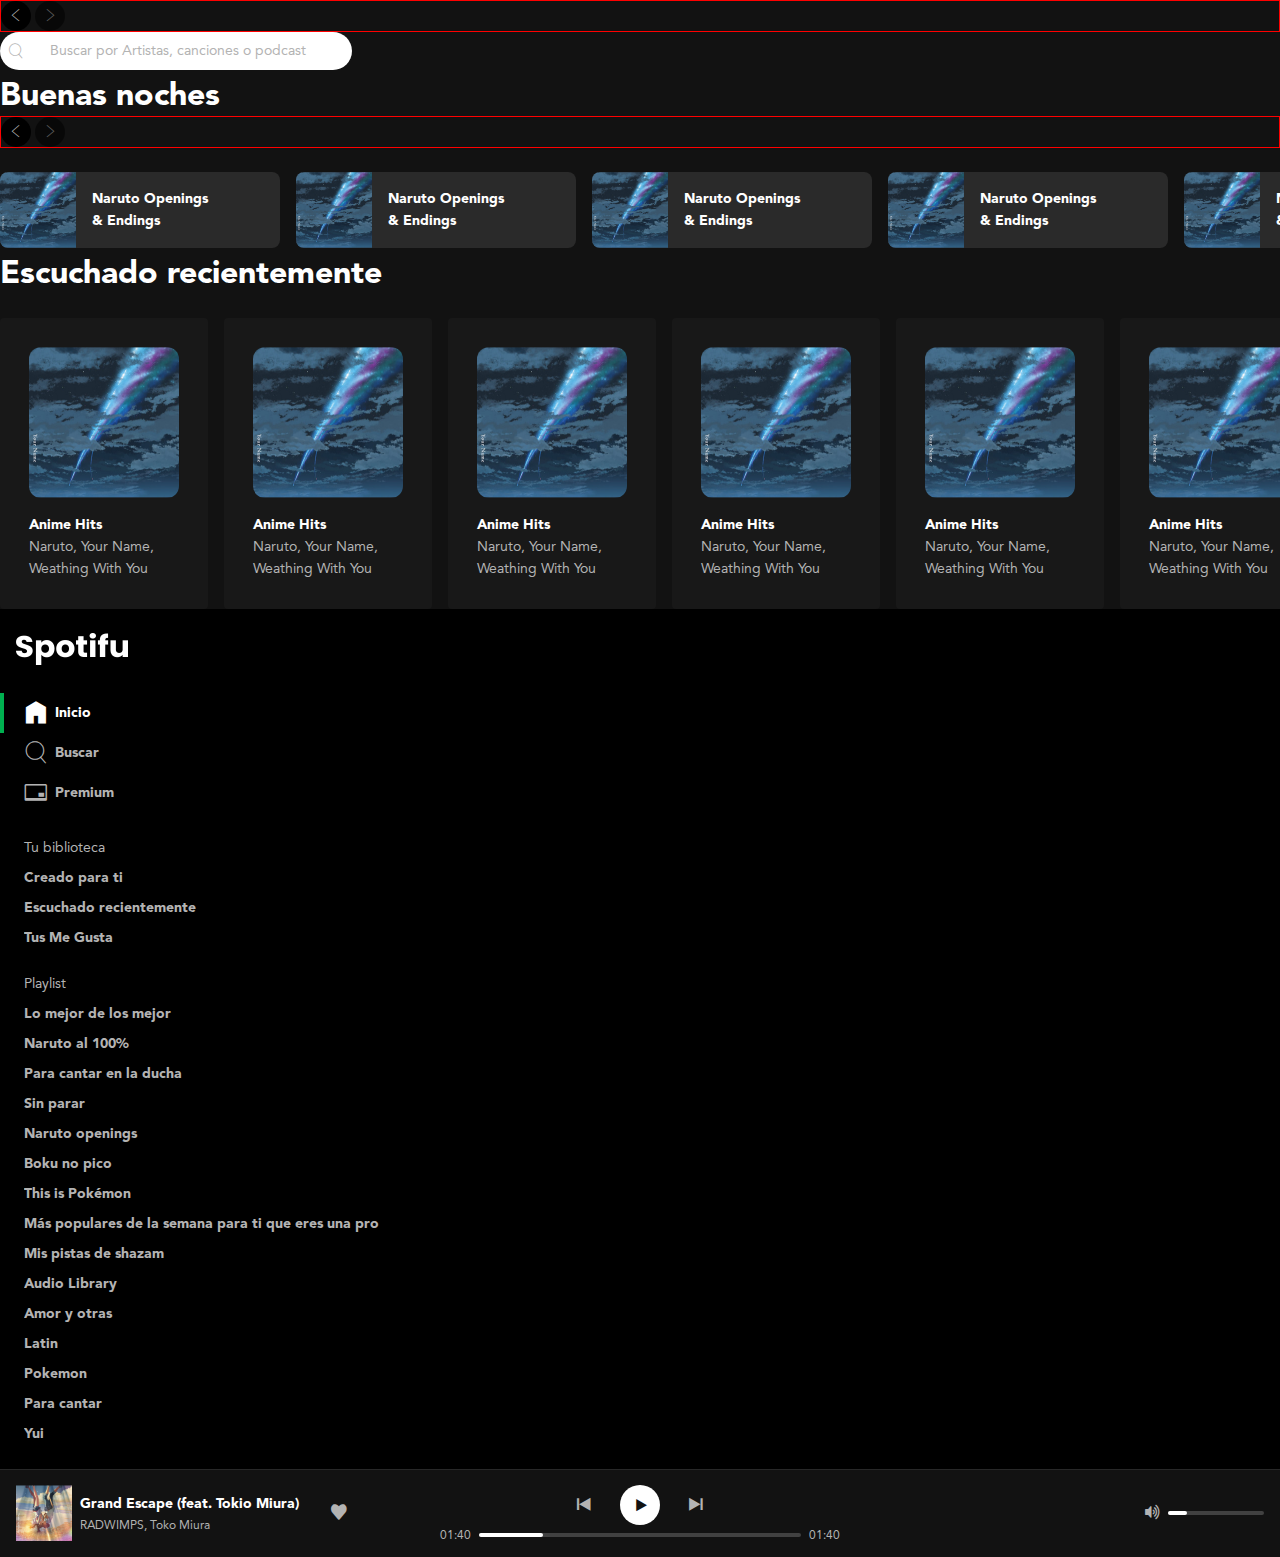
==== index.html @ fb8b2529 "Proyecto spotifu" ====
<!DOCTYPE html>
<html lang="es">
<head>
	<meta charset="UTF-8">
	<meta name="viewport" content="width=device-width, initial-scale=1.0">
	<link rel="stylesheet" href="./css/index.css">
	<title>Spotifu</title>
</head>
<body class="body">
	<div class="navigation">
		<button class="navigation-prev" aria-label="Volver" title="Volver">
			<i class="icon-arrowLeft" aria-hidden="true"></i>
		</button>
		<button class="navegation-next" disabled aria-label="Avanzar" title="Avanzar">
			<i class="icon-arrowRight" aria-hidden="true"></i>
		</button>
	</div>
	<form class="search" role="search" aria-label="Buscar por Artistas, canciones o podcast">
		<i class="icon-search" aria-hidden="true"></i>
		<input type="search" placeholder="Buscar por Artistas, canciones o podcast">
	</form>
	<section class="playlistList" aria-labelledby="region1">
		<div class="playlistList-top">
			<h2 class="playlistList-title" id="region1">
				Buenas noches
			</h2>

			<div class="navigation">
				<button class="navigation-prev" aria-label="Volver" title="Volver">
					<i class="icon-arrowLeft" aria-hidden="true"></i>
				</button>
				<button class="navegation-next" disabled aria-label="Avanzar" title="Avanzar">
					<i class="icon-arrowRight" aria-hidden="true"></i>
				</button>
			</div>
		</div>
		<div class="playlistList-container">
			<div class="playlistB">
				<div class="playlistB-cover">
					<img src="./images/anime-hits.png" width="76" height="76" alt="Cover de la playlist Anime Hits">
				</div>
				<div class="playlistB-details">
					<h3 class="playlistB-title">Naruto Openings & Endings</h3>
					<div class="playlistB-control">
						<button class="buttonIcon is-primary" title="Reproducir la lista de reproducción Naruto Openings & Endings" aria-label="Reproducir la lista de reproducción Naruto Openings & Endings">
							<i class="icon-play" aria-hidden="true"></i>
						</button>
					</div>
				</div>
			</div>
			<div class="playlistB">
				<div class="playlistB-cover">
					<img src="./images/anime-hits.png" width="76" height="76" alt="Cover de la playlist Anime Hits">
				</div>
				<div class="playlistB-details">
					<h3 class="playlistB-title">Naruto Openings & Endings</h3>
					<div class="playlistB-control">
						<button class="buttonIcon is-primary" title="Reproducir la lista de reproducción Naruto Openings & Endings" aria-label="Reproducir la lista de reproducción Naruto Openings & Endings">
							<i class="icon-play" aria-hidden="true"></i>
						</button>
					</div>
				</div>
			</div>
			<div class="playlistB">
				<div class="playlistB-cover">
					<img src="./images/anime-hits.png" width="76" height="76" alt="Cover de la playlist Anime Hits">
				</div>
				<div class="playlistB-details">
					<h3 class="playlistB-title">Naruto Openings & Endings</h3>
					<div class="playlistB-control">
						<button class="buttonIcon is-primary" title="Reproducir la lista de reproducción Naruto Openings & Endings" aria-label="Reproducir la lista de reproducción Naruto Openings & Endings">
							<i class="icon-play" aria-hidden="true"></i>
						</button>
					</div>
				</div>
			</div>
			<div class="playlistB">
				<div class="playlistB-cover">
					<img src="./images/anime-hits.png" width="76" height="76" alt="Cover de la playlist Anime Hits">
				</div>
				<div class="playlistB-details">
					<h3 class="playlistB-title">Naruto Openings & Endings</h3>
					<div class="playlistB-control">
						<button class="buttonIcon is-primary" title="Reproducir la lista de reproducción Naruto Openings & Endings" aria-label="Reproducir la lista de reproducción Naruto Openings & Endings">
							<i class="icon-play" aria-hidden="true"></i>
						</button>
					</div>
				</div>
			</div>
			<div class="playlistB">
				<div class="playlistB-cover">
					<img src="./images/anime-hits.png" width="76" height="76" alt="Cover de la playlist Anime Hits">
				</div>
				<div class="playlistB-details">
					<h3 class="playlistB-title">Naruto Openings & Endings</h3>
					<div class="playlistB-control">
						<button class="buttonIcon is-primary" title="Reproducir la lista de reproducción Naruto Openings & Endings" aria-label="Reproducir la lista de reproducción Naruto Openings & Endings">
							<i class="icon-play" aria-hidden="true"></i>
						</button>
					</div>
				</div>
			</div>
			<div class="playlistB">
				<div class="playlistB-cover">
					<img src="./images/anime-hits.png" width="76" height="76" alt="Cover de la playlist Anime Hits">
				</div>
				<div class="playlistB-details">
					<h3 class="playlistB-title">Naruto Openings & Endings</h3>
					<div class="playlistB-control">
						<button class="buttonIcon is-primary" title="Reproducir la lista de reproducción Naruto Openings & Endings" aria-label="Reproducir la lista de reproducción Naruto Openings & Endings">
							<i class="icon-play" aria-hidden="true"></i>
						</button>
					</div>
				</div>
			</div>
			<div class="playlistB">
				<div class="playlistB-cover">
					<img src="./images/anime-hits.png" width="76" height="76" alt="Cover de la playlist Anime Hits">
				</div>
				<div class="playlistB-details">
					<h3 class="playlistB-title">Naruto Openings & Endings</h3>
					<div class="playlistB-control">
						<button class="buttonIcon is-primary" title="Reproducir la lista de reproducción Naruto Openings & Endings" aria-label="Reproducir la lista de reproducción Naruto Openings & Endings">
							<i class="icon-play" aria-hidden="true"></i>
						</button>
					</div>
				</div>
			</div>
			<div class="playlistB">
				<div class="playlistB-cover">
					<img src="./images/anime-hits.png" width="76" height="76" alt="Cover de la playlist Anime Hits">
				</div>
				<div class="playlistB-details">
					<h3 class="playlistB-title">Naruto Openings & Endings</h3>
					<div class="playlistB-control">
						<button class="buttonIcon is-primary" title="Reproducir la lista de reproducción Naruto Openings & Endings" aria-label="Reproducir la lista de reproducción Naruto Openings & Endings">
							<i class="icon-play" aria-hidden="true"></i>
						</button>
					</div>
				</div>
			</div>
			<div class="playlistB">
				<div class="playlistB-cover">
					<img src="./images/anime-hits.png" width="76" height="76" alt="Cover de la playlist Anime Hits">
				</div>
				<div class="playlistB-details">
					<h3 class="playlistB-title">Naruto Openings & Endings</h3>
					<div class="playlistB-control">
						<button class="buttonIcon is-primary" title="Reproducir la lista de reproducción Naruto Openings & Endings" aria-label="Reproducir la lista de reproducción Naruto Openings & Endings">
							<i class="icon-play" aria-hidden="true"></i>
						</button>
					</div>
				</div>
			</div>
		</div>
	</section>


	<section class="playlistList" aria-labelledby="region2">
		<div class="playlistList-top">
			<h2 class="playlistList-title" id="region2">
				Escuchado recientemente
			</h2>
		</div>
		<div class="playlistList-container">
			<div class="playlistA">
				<div class="playlistA-cover">
					<img src="./images/anime-hits.png" width="150" height="150" alt="Cover de la playlist Anime Hits">
					<button class="buttonIcon is-primary" aria-label="Reproducir" title="Reproducir">
						<i class="icon-play" aria-hidden="true"></i>
					</button>
				</div>
				<h3 class="playlistA-title">Anime Hits</h3>
				<h4 class="playlistA-description">Naruto, Your Name, Weathing With You</h4>
			</div>
			<div class="playlistA">
				<div class="playlistA-cover">
					<img src="./images/anime-hits.png" width="150" height="150" alt="Cover de la playlist Anime Hits">
					<button class="buttonIcon is-primary" aria-label="Reproducir" title="Reproducir">
						<i class="icon-play" aria-hidden="true"></i>
					</button>
				</div>
				<h3 class="playlistA-title">Anime Hits</h3>
				<h4 class="playlistA-description">Naruto, Your Name, Weathing With You</h4>
			</div>
			<div class="playlistA">
				<div class="playlistA-cover">
					<img src="./images/anime-hits.png" width="150" height="150" alt="Cover de la playlist Anime Hits">
					<button class="buttonIcon is-primary" aria-label="Reproducir" title="Reproducir">
						<i class="icon-play" aria-hidden="true"></i>
					</button>
				</div>
				<h3 class="playlistA-title">Anime Hits</h3>
				<h4 class="playlistA-description">Naruto, Your Name, Weathing With You</h4>
			</div>
			<div class="playlistA">
				<div class="playlistA-cover">
					<img src="./images/anime-hits.png" width="150" height="150" alt="Cover de la playlist Anime Hits">
					<button class="buttonIcon is-primary" aria-label="Reproducir" title="Reproducir">
						<i class="icon-play" aria-hidden="true"></i>
					</button>
				</div>
				<h3 class="playlistA-title">Anime Hits</h3>
				<h4 class="playlistA-description">Naruto, Your Name, Weathing With You</h4>
			</div>
			<div class="playlistA">
				<div class="playlistA-cover">
					<img src="./images/anime-hits.png" width="150" height="150" alt="Cover de la playlist Anime Hits">
					<button class="buttonIcon is-primary" aria-label="Reproducir" title="Reproducir">
						<i class="icon-play" aria-hidden="true"></i>
					</button>
				</div>
				<h3 class="playlistA-title">Anime Hits</h3>
				<h4 class="playlistA-description">Naruto, Your Name, Weathing With You</h4>
			</div>
			<div class="playlistA">
				<div class="playlistA-cover">
					<img src="./images/anime-hits.png" width="150" height="150" alt="Cover de la playlist Anime Hits">
					<button class="buttonIcon is-primary" aria-label="Reproducir" title="Reproducir">
						<i class="icon-play" aria-hidden="true"></i>
					</button>
				</div>
				<h3 class="playlistA-title">Anime Hits</h3>
				<h4 class="playlistA-description">Naruto, Your Name, Weathing With You</h4>
			</div>
			<div class="playlistA">
				<div class="playlistA-cover">
					<img src="./images/anime-hits.png" width="150" height="150" alt="Cover de la playlist Anime Hits">
					<button class="buttonIcon is-primary" aria-label="Reproducir" title="Reproducir">
						<i class="icon-play" aria-hidden="true"></i>
					</button>
				</div>
				<h3 class="playlistA-title">Anime Hits</h3>
				<h4 class="playlistA-description">Naruto, Your Name, Weathing With You</h4>
			</div>
			<div class="playlistA">
				<div class="playlistA-cover">
					<img src="./images/anime-hits.png" width="150" height="150" alt="Cover de la playlist Anime Hits">
					<button class="buttonIcon is-primary" aria-label="Reproducir" title="Reproducir">
						<i class="icon-play" aria-hidden="true"></i>
					</button>
				</div>
				<h3 class="playlistA-title">Anime Hits</h3>
				<h4 class="playlistA-description">Naruto, Your Name, Weathing With You</h4>
			</div>
			<div class="playlistA">
				<div class="playlistA-cover">
					<img src="./images/anime-hits.png" width="150" height="150" alt="Cover de la playlist Anime Hits">
					<button class="buttonIcon is-primary" aria-label="Reproducir" title="Reproducir">
						<i class="icon-play" aria-hidden="true"></i>
					</button>
				</div>
				<h3 class="playlistA-title">Anime Hits</h3>
				<h4 class="playlistA-description">Naruto, Your Name, Weathing With You</h4>
			</div>
		</div>
	</section>

	<div class="sidebar">
		<header class="logo">
			<a href="/" aria-current="page">
				<img src="./images/spotifu-logo.png" class="logo-images" width="112" height="32" alt="Logo de Spotifu">
			</a>
		</header>
		<nav class="menu" aria-label="Principal">
			<ul class="menu-list">
				<li class="menuItem is-active">
					<a href="/" class="link" aria-current="page">
						<i class="icon-home" aria-hidden="true"></i>
						<span>Inicio</span>
					</a>
				</li>
				<li class="menuItem">
					<a href="/" class="link">
						<i class="icon-search" aria-hidden="true"></i>
						<span>Buscar</span>
					</a>
				</li>
				<li class="menuItem">
					<a href="/" class="link">
						<i class="icon-creditCard" aria-hidden="true"></i>
						<span>Premium</span>
					</a>
				</li>
			</ul>
		</nav>
		<nav class="list" aria-labelledby="library-navgation">
			<h2 class="list-title" id="library-navgation">Tu biblioteca</h2>
			<ul class="list-content">
				<li class="list-item">
					<span class="ellipsis">
						<a href="#" class="link">Creado para ti</a>
					</span>
				</li>
				<li class="list-item">
					<span class="ellipsis">
						<a href="#" class="link">Escuchado recientemente</a>
					</span>
				</li>
				<li class="list-item">
					<span class="ellipsis">
						<a href="#" class="link">Tus Me Gusta</a>
					</span>
				</li>
			</ul>
		</nav>
		<nav class="list" aria-labelledby="playlist-navgation">
			<h2 class="list-title" id="playlist-navgation">Playlist</h2>
			<ul class="list-content">
				<li class="list-item">
					<span class="ellipsis">
						<a href="#" class="link">Lo mejor de los mejor</a>
					</span>
				</li>
				<li class="list-item">
					<span class="ellipsis">
						<a href="#" class="link">Naruto al 100%</a>
					</span>
				</li>
				<li class="list-item">
					<span class="ellipsis">
						<a href="#" class="link">Para cantar en la ducha</a>
					</span>
				</li>
				<li class="list-item">
					<span class="ellipsis">
						<a href="#" class="link">Sin parar</a>
					</span>
				</li>
				<li class="list-item">
					<span class="ellipsis">
						<a href="#" class="link">Naruto openings</a>
					</span>
				</li>
				<li class="list-item">
					<span class="ellipsis">
						<a href="#" class="link">Boku no pico</a>
					</span>
				</li>
				<li class="list-item">
					<span class="ellipsis">
						<a href="#" class="link">This is Pokémon</a>
					</span>
				</li>
				<li class="list-item">
					<span class="ellipsis">
						<a href="#" class="link">Más populares de la semana para ti que eres una pro</a>
					</span>
				</li>
				<li class="list-item">
					<span class="ellipsis">
						<a href="#" class="link">Mis pistas de shazam</a>
					</span>
				</li>
				<li class="list-item">
					<span class="ellipsis">
						<a href="#" class="link">Audio Library</a>
					</span>
				</li>
				<li class="list-item">
					<span class="ellipsis">
						<a href="#" class="link">Amor y otras</a>
					</span>
				</li>
				<li class="list-item">
					<span class="ellipsis">
						<a href="#" class="link">Latin</a>
					</span>
				</li>
				<li class="list-item">
					<span class="ellipsis">
						<a href="#" class="link">Pokemon</a>
					</span>
				</li>
				<li class="list-item">
					<span class="ellipsis">
						<a href="#" class="link">Para cantar</a>
					</span>
				</li>
				<li class="list-item">
					<span class="ellipsis">
						<a href="#" class="link">Yui</a>
					</span>
				</li>
			</ul>
		</nav>
	</div>
	<div class="player">
		<div class="player-nowPlaying">
			<div class="nowPlaying">
				<div class="nowPlaying-cover">
					<img src="./images/grand-escape.png" width="56" height="56" alt="Portada de Grand Escape (feat. Tokio Miura) de RADWIMPS, Toko Miura" title="Portada de Grand Escape (feat. Tokio Miura) de RADWIMPS, Toko Miura">
				</div>
				<div class="nowPlaying-details">
					<div class="nowPlaying-description">
						<a href="#song" class="nowPlaying-title">
							Grand Escape (feat. Tokio Miura)
						</a>
						<a href="#RADWIMPS" class="nowPlaying-artist">
							RADWIMPS, Toko Miura
						</a>
					</div>
					<div class="nowPlaying-actions">
						<button class="player-control" role="switch" aria-label="Guardar en tu biblioteca" title="Guardar en tu biblioteca">
							<i class="icon-heart" aria-hidden="true"></i>
						</button>
					</div>
				</div>
			</div>
		</div>
		<div class="player-playerControls">
			<div class="playerControls">
				<div class="playerControls-buttons" aria-label="Controles de reproduccion">
					<button class="buttonIcon" aria-label="Anterior" title="Anterior">
						<i class="icon-prev"></i>
					</button>
					<button class="buttonIcon is-white" aria-label="Reproducir" title="Reproducir">
						<i class="icon-play"></i>
					</button>
					<button class="buttonIcon" aria-label="Siguente" title="Siguente">
						<i class="icon-next"></i>
					</button>
				</div>
				<div class="playerPlayback">
					<span class="playerPlayback-progressTime">01:40</span>
					<div class="playerPlayback-slider">
						<div class="slider">
							<div class="slider-progress">
								<button class="slider-button" aria-label="Controlar el progreso de la reproduccion"></button>
							</div>
						</div>
					</div>
					<span class="playerPlayback-progressTime">01:40</span>
				</div>
			</div>
		</div>
		<div class="player-playerVolume">
			<div class="playerVolume">
				<button class="player-control" aria-label="Silenciar" aria-describedby="volume-icon">
					<i class="icon-volumeUp" id="volume-icon" role="presentation" aria-label="Volumen alto"></i>
				</button>
				<div class="playerVolume-slider">
					<div class="slider">
						<div class="slider-progress">
							<button class="slider-button" aria-label="Controlar el progreso de la reproduccion"></button>
						</div>
					</div>
				</div>
			</div>
		</div>
	</div>
</body>
</html>
---- css/index.css ----
@import './icons.css';
@import './fonts.css';
@import './body.css';
@import './link.css';
@import './button-icon.css';
@import './sidebar.css';
@import './ellipsis.css';
@import './player.css';
@import './playlist-a.css';
@import './playlist-b.css';
@import './playlist-list.css';
@import './search.css';
@import './navigation.css';

:root {
	font-size: 16px;
	--primary: #00B050;
	--white: #FFFFFF;
	--gray10: #B3B3B3;
	--gray20: #737373;
	--gray30: #282828;
	--gray40: #181818;
	--gray50: #121212;
	--gray60: #000000;
	--basefontFamily: Avenir, Helvetica, sans-serif;
	--headline1: bold 2rem/normal var(--basefontFamily);
	--headline2: bold 1.5rem/1.75rem var(--basefontFamily);
	--baseFont: normal .875rem/1.375rem var(--basefontFamily);
	--baseFontBold: bold .875rem/1.375rem var(--basefontFamily);
	--button: bold .875rem/1rem var(--basefontFamily);
	--small: normal .75em/normal var(--basefontFamily);
}

body {
	margin: 0;
}
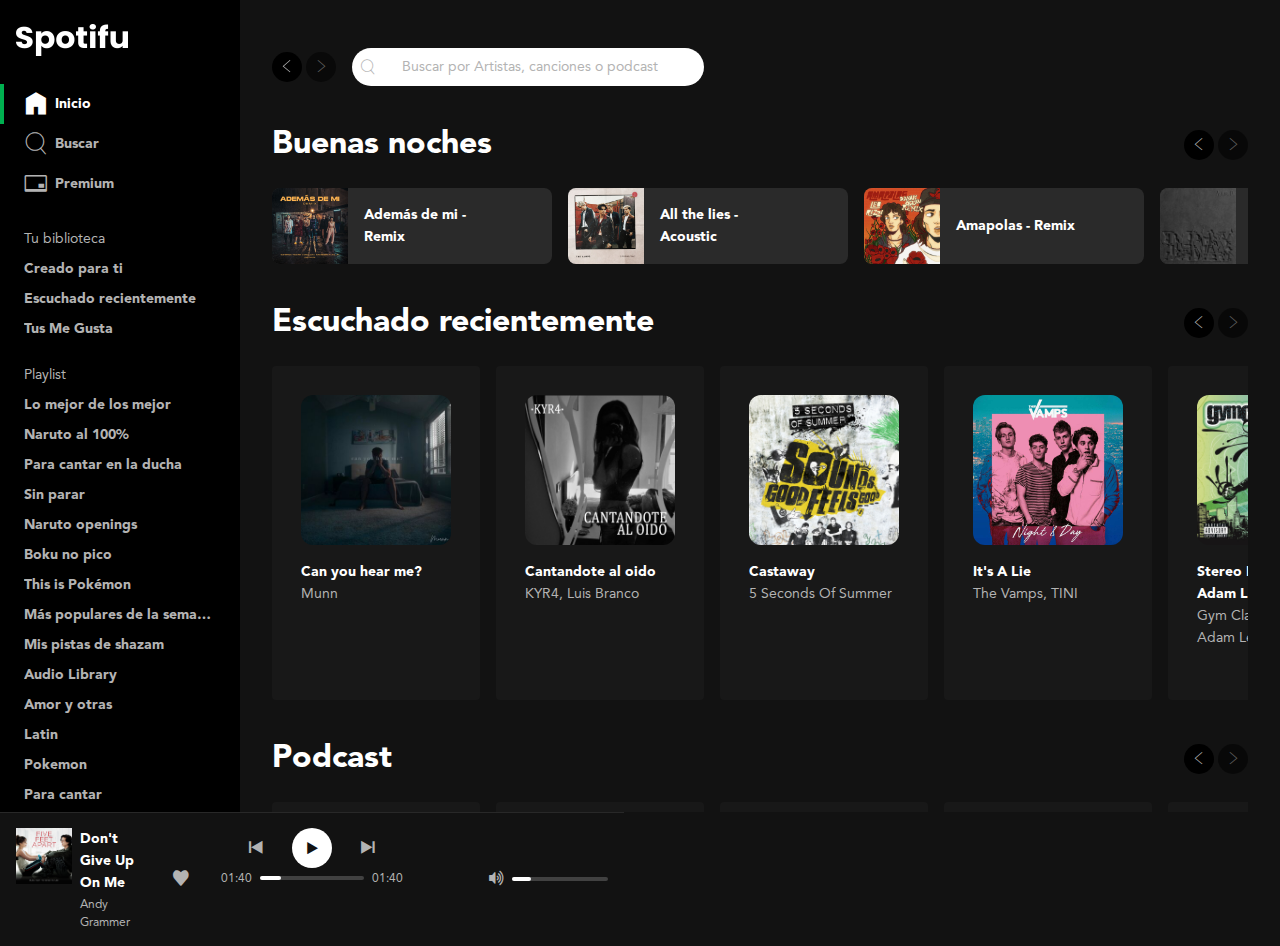
==== commit a63384b4: "Terminacion spotify" ====
--- a/index.html
+++ b/index.html
@@ -5,448 +5,1181 @@
 	<meta name="viewport" content="width=device-width, initial-scale=1.0">
 	<link rel="stylesheet" href="./css/index.css">
 	<title>Spotifu</title>
+	<link rel="apple-touch-icon" sizes="57x57" href="/favicon/apple-icon-57x57.png">
+	<link rel="apple-touch-icon" sizes="60x60" href="/favicon/apple-icon-60x60.png">
+	<link rel="apple-touch-icon" sizes="72x72" href="/favicon/apple-icon-72x72.png">
+	<link rel="apple-touch-icon" sizes="76x76" href="/favicon/apple-icon-76x76.png">
+	<link rel="apple-touch-icon" sizes="114x114" href="/favicon/apple-icon-114x114.png">
+	<link rel="apple-touch-icon" sizes="120x120" href="/favicon/apple-icon-120x120.png">
+	<link rel="apple-touch-icon" sizes="144x144" href="/favicon/apple-icon-144x144.png">
+	<link rel="apple-touch-icon" sizes="152x152" href="/favicon/apple-icon-152x152.png">
+	<link rel="apple-touch-icon" sizes="180x180" href="/favicon/apple-icon-180x180.png">
+	<link rel="icon" type="image/png" sizes="192x192"  href="/favicon/android-icon-192x192.png">
+	<link rel="icon" type="image/png" sizes="32x32" href="/favicon/favicon-32x32.png">
+	<link rel="icon" type="image/png" sizes="96x96" href="/favicon/favicon-96x96.png">
+	<link rel="icon" type="image/png" sizes="16x16" href="/favicon/favicon-16x16.png">
+	<link rel="manifest" href="/favicon/manifest.json">
+	<meta name="msapplication-TileColor" content="#ffffff">
+	<meta name="msapplication-TileImage" content="/ms-icon-144x144.png">
+	<meta name="theme-color" content="#ffffff">
 </head>
+
 <body class="body">
-	<div class="navigation">
-		<button class="navigation-prev" aria-label="Volver" title="Volver">
-			<i class="icon-arrowLeft" aria-hidden="true"></i>
-		</button>
-		<button class="navegation-next" disabled aria-label="Avanzar" title="Avanzar">
-			<i class="icon-arrowRight" aria-hidden="true"></i>
-		</button>
-	</div>
-	<form class="search" role="search" aria-label="Buscar por Artistas, canciones o podcast">
-		<i class="icon-search" aria-hidden="true"></i>
-		<input type="search" placeholder="Buscar por Artistas, canciones o podcast">
-	</form>
-	<section class="playlistList" aria-labelledby="region1">
-		<div class="playlistList-top">
-			<h2 class="playlistList-title" id="region1">
-				Buenas noches
-			</h2>
-
-			<div class="navigation">
-				<button class="navigation-prev" aria-label="Volver" title="Volver">
-					<i class="icon-arrowLeft" aria-hidden="true"></i>
-				</button>
-				<button class="navegation-next" disabled aria-label="Avanzar" title="Avanzar">
-					<i class="icon-arrowRight" aria-hidden="true"></i>
-				</button>
-			</div>
-		</div>
-		<div class="playlistList-container">
-			<div class="playlistB">
-				<div class="playlistB-cover">
-					<img src="./images/anime-hits.png" width="76" height="76" alt="Cover de la playlist Anime Hits">
-				</div>
-				<div class="playlistB-details">
-					<h3 class="playlistB-title">Naruto Openings & Endings</h3>
-					<div class="playlistB-control">
-						<button class="buttonIcon is-primary" title="Reproducir la lista de reproducción Naruto Openings & Endings" aria-label="Reproducir la lista de reproducción Naruto Openings & Endings">
-							<i class="icon-play" aria-hidden="true"></i>
-						</button>
-					</div>
+	<div class="layout">
+		<div class="layout-block">
+			<div class="layout-sidebar">
+				<div class="sidebar">
+					<header class="logo">
+						<a href="/" aria-current="page">
+							<img src="./images/spotifu-logo.png" class="logo-images" width="112" height="32" alt="Logo de Spotifu">
+						</a>
+					</header>
+					<nav class="menu" aria-label="Principal">
+						<ul class="menu-list">
+							<li class="menuItem is-active">
+								<a href="/" class="link" aria-current="page">
+									<i class="icon-home" aria-hidden="true"></i>
+									<span>Inicio</span>
+								</a>
+							</li>
+							<li class="menuItem">
+								<a href="/" class="link">
+									<i class="icon-search" aria-hidden="true"></i>
+									<span>Buscar</span>
+								</a>
+							</li>
+							<li class="menuItem">
+								<a href="/" class="link">
+									<i class="icon-creditCard" aria-hidden="true"></i>
+									<span>Premium</span>
+								</a>
+							</li>
+						</ul>
+					</nav>
+					<nav class="list" aria-labelledby="library-navgation">
+						<h2 class="list-title" id="library-navgation">Tu biblioteca</h2>
+						<ul class="list-content">
+							<li class="list-item">
+								<span class="ellipsis">
+									<a href="#" class="link">Creado para ti</a>
+								</span>
+							</li>
+							<li class="list-item">
+								<span class="ellipsis">
+									<a href="#" class="link">Escuchado recientemente</a>
+								</span>
+							</li>
+							<li class="list-item">
+								<span class="ellipsis">
+									<a href="#" class="link">Tus Me Gusta</a>
+								</span>
+							</li>
+						</ul>
+					</nav>
+					<nav class="list" aria-labelledby="playlist-navgation">
+						<h2 class="list-title" id="playlist-navgation">Playlist</h2>
+						<ul class="list-content">
+							<li class="list-item">
+								<span class="ellipsis">
+									<a href="#" class="link">Lo mejor de los mejor</a>
+								</span>
+							</li>
+							<li class="list-item">
+								<span class="ellipsis">
+									<a href="#" class="link">Naruto al 100%</a>
+								</span>
+							</li>
+							<li class="list-item">
+								<span class="ellipsis">
+									<a href="#" class="link">Para cantar en la ducha</a>
+								</span>
+							</li>
+							<li class="list-item">
+								<span class="ellipsis">
+									<a href="#" class="link">Sin parar</a>
+								</span>
+							</li>
+							<li class="list-item">
+								<span class="ellipsis">
+									<a href="#" class="link">Naruto openings</a>
+								</span>
+							</li>
+							<li class="list-item">
+								<span class="ellipsis">
+									<a href="#" class="link">Boku no pico</a>
+								</span>
+							</li>
+							<li class="list-item">
+								<span class="ellipsis">
+									<a href="#" class="link">This is Pokémon</a>
+								</span>
+							</li>
+							<li class="list-item">
+								<span class="ellipsis">
+									<a href="#" class="link">Más populares de la semana para ti que eres una pro</a>
+								</span>
+							</li>
+							<li class="list-item">
+								<span class="ellipsis">
+									<a href="#" class="link">Mis pistas de shazam</a>
+								</span>
+							</li>
+							<li class="list-item">
+								<span class="ellipsis">
+									<a href="#" class="link">Audio Library</a>
+								</span>
+							</li>
+							<li class="list-item">
+								<span class="ellipsis">
+									<a href="#" class="link">Amor y otras</a>
+								</span>
+							</li>
+							<li class="list-item">
+								<span class="ellipsis">
+									<a href="#" class="link">Latin</a>
+								</span>
+							</li>
+							<li class="list-item">
+								<span class="ellipsis">
+									<a href="#" class="link">Pokemon</a>
+								</span>
+							</li>
+							<li class="list-item">
+								<span class="ellipsis">
+									<a href="#" class="link">Para cantar</a>
+								</span>
+							</li>
+							<li class="list-item">
+								<span class="ellipsis">
+									<a href="#" class="link">Yui</a>
+								</span>
+							</li>
+						</ul>
+					</nav>
 				</div>
 			</div>
-			<div class="playlistB">
-				<div class="playlistB-cover">
-					<img src="./images/anime-hits.png" width="76" height="76" alt="Cover de la playlist Anime Hits">
-				</div>
-				<div class="playlistB-details">
-					<h3 class="playlistB-title">Naruto Openings & Endings</h3>
-					<div class="playlistB-control">
-						<button class="buttonIcon is-primary" title="Reproducir la lista de reproducción Naruto Openings & Endings" aria-label="Reproducir la lista de reproducción Naruto Openings & Endings">
-							<i class="icon-play" aria-hidden="true"></i>
-						</button>
+			<div class="layout-main">
+				<div class="page">
+					<div class="sticky">
+						<div class="page-block">
+							<header class="header" aria-label="Barra superior y menu del usuario">
+								<div class="navigation">
+									<button class="navigation-prev" aria-label="Volver" title="Volver">
+										<i class="icon-arrowLeft" aria-hidden="true"></i>
+									</button>
+									<button class="navegation-next" disabled aria-label="Avanzar" title="Avanzar">
+										<i class="icon-arrowRight" aria-hidden="true"></i>
+									</button>
+								</div>
+								<form class="search" role="search" aria-label="Buscar por Artistas, canciones o podcast">
+									<i class="icon-search" aria-hidden="true"></i>
+									<input type="search" placeholder="Buscar por Artistas, canciones o podcast">
+								</form>
+							</header>
+						</div>
 					</div>
-				</div>
-			</div>
-			<div class="playlistB">
-				<div class="playlistB-cover">
-					<img src="./images/anime-hits.png" width="76" height="76" alt="Cover de la playlist Anime Hits">
-				</div>
-				<div class="playlistB-details">
-					<h3 class="playlistB-title">Naruto Openings & Endings</h3>
-					<div class="playlistB-control">
-						<button class="buttonIcon is-primary" title="Reproducir la lista de reproducción Naruto Openings & Endings" aria-label="Reproducir la lista de reproducción Naruto Openings & Endings">
-							<i class="icon-play" aria-hidden="true"></i>
-						</button>
-					</div>
-				</div>
-			</div>
-			<div class="playlistB">
-				<div class="playlistB-cover">
-					<img src="./images/anime-hits.png" width="76" height="76" alt="Cover de la playlist Anime Hits">
-				</div>
-				<div class="playlistB-details">
-					<h3 class="playlistB-title">Naruto Openings & Endings</h3>
-					<div class="playlistB-control">
-						<button class="buttonIcon is-primary" title="Reproducir la lista de reproducción Naruto Openings & Endings" aria-label="Reproducir la lista de reproducción Naruto Openings & Endings">
-							<i class="icon-play" aria-hidden="true"></i>
-						</button>
-					</div>
-				</div>
-			</div>
-			<div class="playlistB">
-				<div class="playlistB-cover">
-					<img src="./images/anime-hits.png" width="76" height="76" alt="Cover de la playlist Anime Hits">
-				</div>
-				<div class="playlistB-details">
-					<h3 class="playlistB-title">Naruto Openings & Endings</h3>
-					<div class="playlistB-control">
-						<button class="buttonIcon is-primary" title="Reproducir la lista de reproducción Naruto Openings & Endings" aria-label="Reproducir la lista de reproducción Naruto Openings & Endings">
-							<i class="icon-play" aria-hidden="true"></i>
-						</button>
-					</div>
-				</div>
-			</div>
-			<div class="playlistB">
-				<div class="playlistB-cover">
-					<img src="./images/anime-hits.png" width="76" height="76" alt="Cover de la playlist Anime Hits">
-				</div>
-				<div class="playlistB-details">
-					<h3 class="playlistB-title">Naruto Openings & Endings</h3>
-					<div class="playlistB-control">
-						<button class="buttonIcon is-primary" title="Reproducir la lista de reproducción Naruto Openings & Endings" aria-label="Reproducir la lista de reproducción Naruto Openings & Endings">
-							<i class="icon-play" aria-hidden="true"></i>
-						</button>
-					</div>
-				</div>
-			</div>
-			<div class="playlistB">
-				<div class="playlistB-cover">
-					<img src="./images/anime-hits.png" width="76" height="76" alt="Cover de la playlist Anime Hits">
-				</div>
-				<div class="playlistB-details">
-					<h3 class="playlistB-title">Naruto Openings & Endings</h3>
-					<div class="playlistB-control">
-						<button class="buttonIcon is-primary" title="Reproducir la lista de reproducción Naruto Openings & Endings" aria-label="Reproducir la lista de reproducción Naruto Openings & Endings">
-							<i class="icon-play" aria-hidden="true"></i>
-						</button>
-					</div>
-				</div>
-			</div>
-			<div class="playlistB">
-				<div class="playlistB-cover">
-					<img src="./images/anime-hits.png" width="76" height="76" alt="Cover de la playlist Anime Hits">
-				</div>
-				<div class="playlistB-details">
-					<h3 class="playlistB-title">Naruto Openings & Endings</h3>
-					<div class="playlistB-control">
-						<button class="buttonIcon is-primary" title="Reproducir la lista de reproducción Naruto Openings & Endings" aria-label="Reproducir la lista de reproducción Naruto Openings & Endings">
-							<i class="icon-play" aria-hidden="true"></i>
-						</button>
-					</div>
-				</div>
-			</div>
-			<div class="playlistB">
-				<div class="playlistB-cover">
-					<img src="./images/anime-hits.png" width="76" height="76" alt="Cover de la playlist Anime Hits">
-				</div>
-				<div class="playlistB-details">
-					<h3 class="playlistB-title">Naruto Openings & Endings</h3>
-					<div class="playlistB-control">
-						<button class="buttonIcon is-primary" title="Reproducir la lista de reproducción Naruto Openings & Endings" aria-label="Reproducir la lista de reproducción Naruto Openings & Endings">
-							<i class="icon-play" aria-hidden="true"></i>
-						</button>
-					</div>
+			
+					<main class="page-block">
+						<section class="playlistList" aria-labelledby="region1">
+							<div class="playlistList-top">
+								<h2 class="playlistList-title" id="region1">
+									Buenas noches
+								</h2>
+					
+								<div class="navigation">
+									<button class="navigation-prev" aria-label="Volver" title="Volver">
+										<i class="icon-arrowLeft" aria-hidden="true"></i>
+									</button>
+									<button class="navegation-next" disabled aria-label="Avanzar" title="Avanzar">
+										<i class="icon-arrowRight" aria-hidden="true"></i>
+									</button>
+								</div>
+							</div>
+							<div class="playlistList-container">
+								<div class="playlistB">
+									<div class="playlistB-cover">
+										<img src="./images/ademas_de_mi_remix.jpg" width="76" height="76" alt="Cover de la playlist remix">
+									</div>
+									<div class="playlistB-details">
+										<h3 class="playlistB-title">Además de mi - Remix</h3>
+										<div class="playlistB-control">
+											<button class="buttonIcon is-primary" title="Reproducir la lista de reproducción Ademas de mi - Remix" aria-label="Reproducir la lista de reproducción Ademas de mi - Remix">
+												<i class="icon-play" aria-hidden="true"></i>
+											</button>
+										</div>
+									</div>
+								</div>
+								<div class="playlistB">
+									<div class="playlistB-cover">
+										<img src="./images/all_the_lies.jpg" width="76" height="76" alt="Cover de la playlist remix">
+									</div>
+									<div class="playlistB-details">
+										<h3 class="playlistB-title">All the lies - Acoustic</h3>
+										<div class="playlistB-control">
+											<button class="buttonIcon is-primary" title="Reproducir la lista de reproducción All the lies - Acoustic" aria-label="Reproducir la lista de reproducción All the lies - Acoustic">
+												<i class="icon-play" aria-hidden="true"></i>
+											</button>
+										</div>
+									</div>
+								</div>
+								<div class="playlistB">
+									<div class="playlistB-cover">
+										<img src="./images/amapolas_remix.jpg" width="76" height="76" alt="Cover de la playlist remix">
+									</div>
+									<div class="playlistB-details">
+										<h3 class="playlistB-title">Amapolas - Remix</h3>
+										<div class="playlistB-control">
+											<button class="buttonIcon is-primary" title="Reproducir la lista de reproducción Amapolas - Remix" aria-label="Reproducir la lista de reproducción Amapolas - Remix">
+												<i class="icon-play" aria-hidden="true"></i>
+											</button>
+										</div>
+									</div>
+								</div>
+								<div class="playlistB">
+									<div class="playlistB-cover">
+										<img src="./images/amygdala.jpg" width="76" height="76" alt="Cover de la playlist remix">
+									</div>
+									<div class="playlistB-details">
+										<h3 class="playlistB-title">AMYGDALA</h3>
+										<div class="playlistB-control">
+											<button class="buttonIcon is-primary" title="Reproducir la lista de reproducción AMYGDALA" aria-label="Reproducir la lista de reproducción AMYGDALA">
+												<i class="icon-play" aria-hidden="true"></i>
+											</button>
+										</div>
+									</div>
+								</div>
+								<div class="playlistB">
+									<div class="playlistB-cover">
+										<img src="./images/backwards.jpg" width="76" height="76" alt="Cover de la playlist remix">
+									</div>
+									<div class="playlistB-details">
+										<h3 class="playlistB-title">Backwards</h3>
+										<div class="playlistB-control">
+											<button class="buttonIcon is-primary" title="Reproducir la lista de reproducción Backwards" aria-label="Reproducir la lista de reproducción Backwards">
+												<i class="icon-play" aria-hidden="true"></i>
+											</button>
+										</div>
+									</div>
+								</div>
+								<div class="playlistB">
+									<div class="playlistB-cover">
+										<img src="./images/beautiful_things.png" width="76" height="76" alt="Cover de la playlist remix">
+									</div>
+									<div class="playlistB-details">
+										<h3 class="playlistB-title">Beautiful Things</h3>
+										<div class="playlistB-control">
+											<button class="buttonIcon is-primary" title="Reproducir la lista de reproducción Beautiful Things" aria-label="Reproducir la lista de reproducción Beautiful Things">
+												<i class="icon-play" aria-hidden="true"></i>
+											</button>
+										</div>
+									</div>
+								</div>
+								<div class="playlistB">
+									<div class="playlistB-cover">
+										<img src="./images/if_was_your_man.jpg" width="76" height="76" alt="Cover de la playlist remix">
+									</div>
+									<div class="playlistB-details">
+										<h3 class="playlistB-title">If Was Your Man</h3>
+										<div class="playlistB-control">
+											<button class="buttonIcon is-primary" title="Reproducir la lista de reproducción Before You Go" aria-label="Reproducir la lista de reproducción Before You Go">
+												<i class="icon-play" aria-hidden="true"></i>
+											</button>
+										</div>
+									</div>
+								</div>
+								<div class="playlistB">
+									<div class="playlistB-cover">
+										<img src="./images/bigger_person.jpg" width="76" height="76" alt="Cover de la playlist remix">
+									</div>
+									<div class="playlistB-details">
+										<h3 class="playlistB-title">Bigger Person</h3>
+										<div class="playlistB-control">
+											<button class="buttonIcon is-primary" title="Reproducir la lista de reproducción Bigger Person" aria-label="Reproducir la lista de reproducción Bigger Person">
+												<i class="icon-play" aria-hidden="true"></i>
+											</button>
+										</div>
+									</div>
+								</div>
+								<div class="playlistB">
+									<div class="playlistB-cover">
+										<img src="./images/blame's_on_me.jpg" width="76" height="76" alt="Cover de la playlist remix">
+									</div>
+									<div class="playlistB-details">
+										<h3 class="playlistB-title">Blame's on me</h3>
+										<div class="playlistB-control">
+											<button class="buttonIcon is-primary" title="Reproducir la lista de reproducción Blame's on me" aria-label="Reproducir la lista de reproducción Blame's on me">
+												<i class="icon-play" aria-hidden="true"></i>
+											</button>
+										</div>
+									</div>
+								</div>
+								<div class="playlistB">
+									<div class="playlistB-cover">
+										<img src="./images/youngblood.png" width="76" height="76" alt="Cover de la playlist remix">
+									</div>
+									<div class="playlistB-details">
+										<h3 class="playlistB-title">Youngblood</h3>
+										<div class="playlistB-control">
+											<button class="buttonIcon is-primary" title="Reproducir la lista de reproducción Youngblood" aria-label="Reproducir la lista de reproducción Youngblood">
+												<i class="icon-play" aria-hidden="true"></i>
+											</button>
+										</div>
+									</div>
+								</div>
+								<div class="playlistB">
+									<div class="playlistB-cover">
+										<img src="./images/no_creo_en_el_amor.jpg" width="76" height="76" alt="Cover de la playlist remix">
+									</div>
+									<div class="playlistB-details">
+										<h3 class="playlistB-title">No Creo En El Amor</h3>
+										<div class="playlistB-control">
+											<button class="buttonIcon is-primary" title="Reproducir la lista de reproducción No Creo En El Amor" aria-label="Reproducir la lista de reproducción No Creo En El Amor">
+												<i class="icon-play" aria-hidden="true"></i>
+											</button>
+										</div>
+									</div>
+								</div>
+								<div class="playlistB">
+									<div class="playlistB-cover">
+										<img src="./images/flafline.jpg" width="76" height="76" alt="Cover de la playlist remix">
+									</div>
+									<div class="playlistB-details">
+										<h3 class="playlistB-title">Flafline</h3>
+										<div class="playlistB-control">
+											<button class="buttonIcon is-primary" title="Reproducir la lista de reproducción Flafline" aria-label="Reproducir la lista de reproducción Flafline">
+												<i class="icon-play" aria-hidden="true"></i>
+											</button>
+										</div>
+									</div>
+								</div>
+								<div class="playlistB">
+									<div class="playlistB-cover">
+										<img src="./images/english_love_affair.jpg" width="76" height="76" alt="Cover de la playlist remix">
+									</div>
+									<div class="playlistB-details">
+										<h3 class="playlistB-title">English Love Affair</h3>
+										<div class="playlistB-control">
+											<button class="buttonIcon is-primary" title="Reproducir la lista de reproducción English Love Affair" aria-label="Reproducir la lista de reproducción English Love Affair">
+												<i class="icon-play" aria-hidden="true"></i>
+											</button>
+										</div>
+									</div>
+								</div>
+								<div class="playlistB">
+									<div class="playlistB-cover">
+										<img src="./images/castaway.jpg" width="76" height="76" alt="Cover de la playlist remix">
+									</div>
+									<div class="playlistB-details">
+										<h3 class="playlistB-title">Jet Black Heart</h3>
+										<div class="playlistB-control">
+											<button class="buttonIcon is-primary" title="Reproducir la lista de reproducción Jet Black Heart" aria-label="Reproducir la lista de reproducción Jet Black Heart">
+												<i class="icon-play" aria-hidden="true"></i>
+											</button>
+										</div>
+									</div>
+								</div>
+								<div class="playlistB">
+									<div class="playlistB-cover">
+										<img src="./images/teeth.jpg" width="76" height="76" alt="Cover de la playlist remix">
+									</div>
+									<div class="playlistB-details">
+										<h3 class="playlistB-title">Red Desert</h3>
+										<div class="playlistB-control">
+											<button class="buttonIcon is-primary" title="Reproducir la lista de reproducción Red Desert" aria-label="Reproducir la lista de reproducción Red Desert">
+												<i class="icon-play" aria-hidden="true"></i>
+											</button>
+										</div>
+									</div>
+								</div>
+								<div class="playlistB">
+									<div class="playlistB-cover">
+										<img src="./images/ignite.png" width="76" height="76" alt="Cover de la playlist remix">
+									</div>
+									<div class="playlistB-details">
+										<h3 class="playlistB-title">Ignite</h3>
+										<div class="playlistB-control">
+											<button class="buttonIcon is-primary" title="Reproducir la lista de reproducción Ignite" aria-label="Reproducir la lista de reproducción Ignite">
+												<i class="icon-play" aria-hidden="true"></i>
+											</button>
+										</div>
+									</div>
+								</div>
+								<div class="playlistB">
+									<div class="playlistB-cover">
+										<img src="./images/in_the_name_of_love.jpg" width="76" height="76" alt="Cover de la playlist remix">
+									</div>
+									<div class="playlistB-details">
+										<h3 class="playlistB-title">In the Name of Love</h3>
+										<div class="playlistB-control">
+											<button class="buttonIcon is-primary" title="Reproducir la lista de reproducción In the Name of Love" aria-label="Reproducir la lista de reproducción In the Name of Love">
+												<i class="icon-play" aria-hidden="true"></i>
+											</button>
+										</div>
+									</div>
+								</div>
+								<div class="playlistB">
+									<div class="playlistB-cover">
+										<img src="./images/take_this_home.jpg" width="76" height="76" alt="Cover de la playlist remix">
+									</div>
+									<div class="playlistB-details">
+										<h3 class="playlistB-title">Take This Home</h3>
+										<div class="playlistB-control">
+											<button class="buttonIcon is-primary" title="Reproducir la lista de reproducción Take This Home" aria-label="Reproducir la lista de reproducción Take This Home">
+												<i class="icon-play" aria-hidden="true"></i>
+											</button>
+										</div>
+									</div>
+								</div>
+								<div class="playlistB">
+									<div class="playlistB-cover">
+										<img src="./images/la_funcion.jpg" width="76" height="76" alt="Cover de la playlist remix">
+									</div>
+									<div class="playlistB-details">
+										<h3 class="playlistB-title">La Función</h3>
+										<div class="playlistB-control">
+											<button class="buttonIcon is-primary" title="Reproducir la lista de reproducción La Función" aria-label="Reproducir la lista de reproducción La Función">
+												<i class="icon-play" aria-hidden="true"></i>
+											</button>
+										</div>
+									</div>
+								</div>
+								<div class="playlistB">
+									<div class="playlistB-cover">
+										<img src="./images/there's_nothing_holdin'_me_back.jpg" width="76" height="76" alt="Cover de la playlist remix">
+									</div>
+									<div class="playlistB-details">
+										<h3 class="playlistB-title">There's Nothing Holdin' Me Back</h3>
+										<div class="playlistB-control">
+											<button class="buttonIcon is-primary" title="Reproducir la lista de reproducción There's Nothing Holdin' Me Back" aria-label="Reproducir la lista de reproducción There's Nothing Holdin' Me Back">
+												<i class="icon-play" aria-hidden="true"></i>
+											</button>
+										</div>
+									</div>
+								</div>
+							</div>
+						</section>
+						<section class="playlistList" aria-labelledby="region2">
+							<div class="playlistList-top">
+								<h2 class="playlistList-title" id="region2">
+									Escuchado recientemente
+								</h2>
+								<div class="navigation">
+									<button class="navigation-prev" aria-label="Volver" title="Volver">
+										<i class="icon-arrowLeft" aria-hidden="true"></i>
+									</button>
+									<button class="navegation-next" disabled aria-label="Avanzar" title="Avanzar">
+										<i class="icon-arrowRight" aria-hidden="true"></i>
+									</button>
+								</div>
+							</div>
+							<div class="playlistList-container">
+								<div class="playlistA">
+									<div class="playlistA-cover">
+										<img src="./images/can_you_hear_me.jpg" width="150" height="150" alt="Cover de la playlist mix">
+										<button class="buttonIcon is-primary" aria-label="Reproducir" title="Reproducir">
+											<i class="icon-play" aria-hidden="true"></i>
+										</button>
+									</div>
+									<h3 class="playlistA-title">Can you hear me?</h3>
+									<h4 class="playlistA-description">Munn</h4>
+								</div>
+								<div class="playlistA">
+									<div class="playlistA-cover">
+										<img src="./images/cantandote_al_oido.jpg" width="150" height="150" alt="Cover de la playlist mix">
+										<button class="buttonIcon is-primary" aria-label="Reproducir" title="Reproducir">
+											<i class="icon-play" aria-hidden="true"></i>
+										</button>
+									</div>
+									<h3 class="playlistA-title">Cantandote al oido</h3>
+									<h4 class="playlistA-description">KYR4, Luis Branco</h4>
+								</div>
+								<div class="playlistA">
+									<div class="playlistA-cover">
+										<img src="./images/castaway.jpg" width="150" height="150" alt="Cover de la playlist mix">
+										<button class="buttonIcon is-primary" aria-label="Reproducir" title="Reproducir">
+											<i class="icon-play" aria-hidden="true"></i>
+										</button>
+									</div>
+									<h3 class="playlistA-title">Castaway</h3>
+									<h4 class="playlistA-description">5 Seconds Of Summer</h4>
+								</div>
+								<div class="playlistA">
+									<div class="playlistA-cover">
+										<img src="./images/it's_a_lie.jpg" width="150" height="150" alt="Cover de la playlist mix">
+										<button class="buttonIcon is-primary" aria-label="Reproducir" title="Reproducir">
+											<i class="icon-play" aria-hidden="true"></i>
+										</button>
+									</div>
+									<h3 class="playlistA-title">It's A Lie</h3>
+									<h4 class="playlistA-description">The Vamps, TINI</h4>
+								</div>
+								<div class="playlistA">
+									<div class="playlistA-cover">
+										<img src="./images/stereo_hearts.jpg" width="150" height="150" alt="Cover de la playlist mix">
+										<button class="buttonIcon is-primary" aria-label="Reproducir" title="Reproducir">
+											<i class="icon-play" aria-hidden="true"></i>
+										</button>
+									</div>
+									<h3 class="playlistA-title">Stereo Hearts (feat. Adam Levine)</h3>
+									<h4 class="playlistA-description">Gym Class Heroes, Adam Levine</h4>
+								</div>
+								<div class="playlistA">
+									<div class="playlistA-cover">
+										<img src="./images/loco_remix.jpg" width="150" height="150" alt="Cover de la playlist mix">
+										<button class="buttonIcon is-primary" aria-label="Reproducir" title="Reproducir">
+											<i class="icon-play" aria-hidden="true"></i>
+										</button>
+									</div>
+									<h3 class="playlistA-title">Loco - Remix</h3>
+									<h4 class="playlistA-description">Farruco, Beéle, NATTI NATASHA, Manuel Turizo</h4>
+								</div>
+								<div class="playlistA">
+									<div class="playlistA-cover">
+										<img src="./images/electrica.jpg" width="150" height="150" alt="Cover de la playlist mix">
+										<button class="buttonIcon is-primary" aria-label="Reproducir" title="Reproducir">
+											<i class="icon-play" aria-hidden="true"></i>
+										</button>
+									</div>
+									<h3 class="playlistA-title">Eléctrica</h3>
+									<h4 class="playlistA-description">Tiago PZK, IZA</h4>
+								</div>
+								<div class="playlistA">
+									<div class="playlistA-cover">
+										<img src="./images/como_cuando_y_donde.jpg" width="150" height="150" alt="Cover de la playlist mix">
+										<button class="buttonIcon is-primary" aria-label="Reproducir" title="Reproducir">
+											<i class="icon-play" aria-hidden="true"></i>
+										</button>
+									</div>
+									<h3 class="playlistA-title">Cómo, Cuándo y Dónde</h3>
+									<h4 class="playlistA-description">Sofia Carson</h4>
+								</div>
+								<div class="playlistA">
+									<div class="playlistA-cover">
+										<img src="./images/without_me.jpg" width="150" height="150" alt="Cover de la playlist mix">
+										<button class="buttonIcon is-primary" aria-label="Reproducir" title="Reproducir">
+											<i class="icon-play" aria-hidden="true"></i>
+										</button>
+									</div>
+									<h3 class="playlistA-title">Without Me</h3>
+									<h4 class="playlistA-description">Halsey</h4>
+								</div>
+								<div class="playlistA">
+									<div class="playlistA-cover">
+										<img src="./images/que_tienes_tu.jpg" width="150" height="150" alt="Cover de la playlist mix">
+										<button class="buttonIcon is-primary" aria-label="Reproducir" title="Reproducir">
+											<i class="icon-play" aria-hidden="true"></i>
+										</button>
+									</div>
+									<h3 class="playlistA-title">Qué Tienes Tú (feat. Jesús de Reik & Mau y Ricky)</h3>
+									<h4 class="playlistA-description">Dvicio, Jesús Reik, Mau y Ricky</h4>
+								</div>
+								<div class="playlistA">
+									<div class="playlistA-cover">
+										<img src="./images/stitches.jpg" width="150" height="150" alt="Cover de la playlist mix">
+										<button class="buttonIcon is-primary" aria-label="Reproducir" title="Reproducir">
+											<i class="icon-play" aria-hidden="true"></i>
+										</button>
+									</div>
+									<h3 class="playlistA-title">Stitches</h3>
+									<h4 class="playlistA-description">Shawn Mendes</h4>
+								</div>
+								<div class="playlistA">
+									<div class="playlistA-cover">
+										<img src="./images/there's_nothing_holdin'_me_back.jpg" width="150" height="150" alt="Cover de la playlist mix">
+										<button class="buttonIcon is-primary" aria-label="Reproducir" title="Reproducir">
+											<i class="icon-play" aria-hidden="true"></i>
+										</button>
+									</div>
+									<h3 class="playlistA-title">Treat You Better</h3>
+									<h4 class="playlistA-description">Shawn Mendes</h4>
+								</div>
+								<div class="playlistA">
+									<div class="playlistA-cover">
+										<img src="./images/waiting_for_love.jpg" width="150" height="150" alt="Cover de la playlist mix">
+										<button class="buttonIcon is-primary" aria-label="Reproducir" title="Reproducir">
+											<i class="icon-play" aria-hidden="true"></i>
+										</button>
+									</div>
+									<h3 class="playlistA-title">Waiting For Love</h3>
+									<h4 class="playlistA-description">Avicii</h4>
+								</div>
+								<div class="playlistA">
+									<div class="playlistA-cover">
+										<img src="./images/renegades.jpg" width="150" height="150" alt="Cover de la playlist mix">
+										<button class="buttonIcon is-primary" aria-label="Reproducir" title="Reproducir">
+											<i class="icon-play" aria-hidden="true"></i>
+										</button>
+									</div>
+									<h3 class="playlistA-title">Renegades</h3>
+									<h4 class="playlistA-description">X Ambassadors</h4>
+								</div>
+								<div class="playlistA">
+									<div class="playlistA-cover">
+										<img src="./images/hollywood's_bleeding.jpg" width="150" height="150" alt="Cover de la playlist mix">
+										<button class="buttonIcon is-primary" aria-label="Reproducir" title="Reproducir">
+											<i class="icon-play" aria-hidden="true"></i>
+										</button>
+									</div>
+									<h3 class="playlistA-title">Hollywood's Bleeding / Numb</h3>
+									<h4 class="playlistA-description">Conor Maynard</h4>
+								</div>
+								<div class="playlistA">
+									<div class="playlistA-cover">
+										<img src="./images/wake_me_up.jpg" width="150" height="150" alt="Cover de la playlist mix">
+										<button class="buttonIcon is-primary" aria-label="Reproducir" title="Reproducir">
+											<i class="icon-play" aria-hidden="true"></i>
+										</button>
+									</div>
+									<h3 class="playlistA-title">Wake Me Up</h3>
+									<h4 class="playlistA-description">Avicii</h4>
+								</div>
+								<div class="playlistA">
+									<div class="playlistA-cover">
+										<img src="./images/tattoo.png" width="150" height="150" alt="Cover de la playlist mix">
+										<button class="buttonIcon is-primary" aria-label="Reproducir" title="Reproducir">
+											<i class="icon-play" aria-hidden="true"></i>
+										</button>
+									</div>
+									<h3 class="playlistA-title">Tattoo</h3>
+									<h4 class="playlistA-description">Loreen</h4>
+								</div>
+								<div class="playlistA">
+									<div class="playlistA-cover">
+										<img src="./images/si_no_estas.jpg" width="150" height="150" alt="Cover de la playlist mix">
+										<button class="buttonIcon is-primary" aria-label="Reproducir" title="Reproducir">
+											<i class="icon-play" aria-hidden="true"></i>
+										</button>
+									</div>
+									<h3 class="playlistA-title">Si No Estás</h3>
+									<h4 class="playlistA-description">iñigo quintero</h4>
+								</div>
+								<div class="playlistA">
+									<div class="playlistA-cover">
+										<img src="./images/you_don't_know_me.jpg" width="150" height="150" alt="Cover de la playlist mix">
+										<button class="buttonIcon is-primary" aria-label="Reproducir" title="Reproducir">
+											<i class="icon-play" aria-hidden="true"></i>
+										</button>
+									</div>
+									<h3 class="playlistA-title">You Don't Know Me</h3>
+									<h4 class="playlistA-description">Elizabeth Gillies</h4>
+								</div>
+								<div class="playlistA">
+									<div class="playlistA-cover">
+										<img src="./images/tu_fan.jpg" width="150" height="150" alt="Cover de la playlist mix">
+										<button class="buttonIcon is-primary" aria-label="Reproducir" title="Reproducir">
+											<i class="icon-play" aria-hidden="true"></i>
+										</button>
+									</div>
+									<h3 class="playlistA-title">tu fan</h3>
+									<h4 class="playlistA-description">mafalda cardenal</h4>
+								</div>
+							</div>
+						</section>
+						<section class="playlistList" aria-labelledby="region3">
+							<div class="playlistList-top">
+								<h2 class="playlistList-title" id="region3">
+									Podcast
+								</h2>
+								<div class="navigation">
+									<button class="navigation-prev" aria-label="Volver" title="Volver">
+										<i class="icon-arrowLeft" aria-hidden="true"></i>
+									</button>
+									<button class="navegation-next" disabled aria-label="Avanzar" title="Avanzar">
+										<i class="icon-arrowRight" aria-hidden="true"></i>
+									</button>
+								</div>
+							</div>
+							<div class="playlistList-container">
+								<div class="playlistA">
+									<div class="playlistA-cover">
+										<img src="./images/lovely.jpg" width="150" height="150" alt="Cover de la playlist mix">
+										<button class="buttonIcon is-primary" aria-label="Reproducir" title="Reproducir">
+											<i class="icon-play" aria-hidden="true"></i>
+										</button>
+									</div>
+									<h3 class="playlistA-title">lovely (with Khalid)</h3>
+									<h4 class="playlistA-description">Billie Eilish, Khalid</h4>
+								</div>
+								<div class="playlistA">
+									<div class="playlistA-cover">
+										<img src="./images/story_of_my_life.jpg" width="150" height="150" alt="Cover de la playlist mix">
+										<button class="buttonIcon is-primary" aria-label="Reproducir" title="Reproducir">
+											<i class="icon-play" aria-hidden="true"></i>
+										</button>
+									</div>
+									<h3 class="playlistA-title">Story Of My Life</h3>
+									<h4 class="playlistA-description">One Direction</h4>
+								</div>
+								<div class="playlistA">
+									<div class="playlistA-cover">
+										<img src="./images/que_nos_animemos.jpg" width="150" height="150" alt="Cover de la playlist mix">
+										<button class="buttonIcon is-primary" aria-label="Reproducir" title="Reproducir">
+											<i class="icon-play" aria-hidden="true"></i>
+										</button>
+									</div>
+									<h3 class="playlistA-title">Que Nos Animemos (feat. Becky G)</h3>
+									<h4 class="playlistA-description">Axel, Becky G</h4>
+								</div>
+								<div class="playlistA">
+									<div class="playlistA-cover">
+										<img src="./images/wolves.jpg" width="150" height="150" alt="Cover de la playlist mix">
+										<button class="buttonIcon is-primary" aria-label="Reproducir" title="Reproducir">
+											<i class="icon-play" aria-hidden="true"></i>
+										</button>
+									</div>
+									<h3 class="playlistA-title">Wolves</h3>
+									<h4 class="playlistA-description">Selena Gomez, Marshmello</h4>
+								</div>
+								<div class="playlistA">
+									<div class="playlistA-cover">
+										<img src="./images/Hands_song.jpg" width="150" height="150" alt="Cover de la playlist mix">
+										<button class="buttonIcon is-primary" aria-label="Reproducir" title="Reproducir">
+											<i class="icon-play" aria-hidden="true"></i>
+										</button>
+									</div>
+									<h3 class="playlistA-title">Hands</h3>
+									<h4 class="playlistA-description">Mike Perry, The Vamps, Sabrina Carpenter</h4>
+								</div>
+								<div class="playlistA">
+									<div class="playlistA-cover">
+										<img src="./images/before_you_go.jpg" width="150" height="150" alt="Cover de la playlist mix">
+										<button class="buttonIcon is-primary" aria-label="Reproducir" title="Reproducir">
+											<i class="icon-play" aria-hidden="true"></i>
+										</button>
+									</div>
+									<h3 class="playlistA-title">Before You Go</h3>
+									<h4 class="playlistA-description">Lewis Capaldi</h4>
+								</div>
+								<div class="playlistA">
+									<div class="playlistA-cover">
+										<img src="./images/impossible.jpg" width="150" height="150" alt="Cover de la playlist mix">
+										<button class="buttonIcon is-primary" aria-label="Reproducir" title="Reproducir">
+											<i class="icon-play" aria-hidden="true"></i>
+										</button>
+									</div>
+									<h3 class="playlistA-title">Impossible</h3>
+									<h4 class="playlistA-description">James Arthur</h4>
+								</div>
+								<div class="playlistA">
+									<div class="playlistA-cover">
+										<img src="./images/on_my_own.jpg" width="150" height="150" alt="Cover de la playlist mix">
+										<button class="buttonIcon is-primary" aria-label="Reproducir" title="Reproducir">
+											<i class="icon-play" aria-hidden="true"></i>
+										</button>
+									</div>
+									<h3 class="playlistA-title">On My Own</h3>
+									<h4 class="playlistA-description">Ross Lynch</h4>
+								</div>
+								<div class="playlistA">
+									<div class="playlistA-cover">
+										<img src="./images/you_broke_me_first.jpg" width="150" height="150" alt="Cover de la playlist mix">
+										<button class="buttonIcon is-primary" aria-label="Reproducir" title="Reproducir">
+											<i class="icon-play" aria-hidden="true"></i>
+										</button>
+									</div>
+									<h3 class="playlistA-title">You Broke Me First</h3>
+									<h4 class="playlistA-description">Conor Maynard</h4>
+								</div>
+								<div class="playlistA">
+									<div class="playlistA-cover">
+										<img src="./images/fire_on_fire.jpg" width="150" height="150" alt="Cover de la playlist mix">
+										<button class="buttonIcon is-primary" aria-label="Reproducir" title="Reproducir">
+											<i class="icon-play" aria-hidden="true"></i>
+										</button>
+									</div>
+									<h3 class="playlistA-title">Fire On Fire</h3>
+									<h4 class="playlistA-description">Sam Smith</h4>
+								</div>
+								<div class="playlistA">
+									<div class="playlistA-cover">
+										<img src="./images/feel_like_shit.jpg" width="150" height="150" alt="Cover de la playlist mix">
+										<button class="buttonIcon is-primary" aria-label="Reproducir" title="Reproducir">
+											<i class="icon-play" aria-hidden="true"></i>
+										</button>
+									</div>
+									<h3 class="playlistA-title">feel like shit</h3>
+									<h4 class="playlistA-description">Tate McRae</h4>
+								</div>
+								<div class="playlistA">
+									<div class="playlistA-cover">
+										<img src="./images/i_think_i'm_in_love.jpg" width="150" height="150" alt="Cover de la playlist mix">
+										<button class="buttonIcon is-primary" aria-label="Reproducir" title="Reproducir">
+											<i class="icon-play" aria-hidden="true"></i>
+										</button>
+									</div>
+									<h3 class="playlistA-title">I Think I'm In Love</h3>
+									<h4 class="playlistA-description">Kat Dahlia</h4>
+								</div>
+								<div class="playlistA">
+									<div class="playlistA-cover">
+										<img src="./images/power.jpg" width="150" height="150" alt="Cover de la playlist mix">
+										<button class="buttonIcon is-primary" aria-label="Reproducir" title="Reproducir">
+											<i class="icon-play" aria-hidden="true"></i>
+										</button>
+									</div>
+									<h3 class="playlistA-title">Power</h3>
+									<h4 class="playlistA-description">Little Mix</h4>
+								</div>
+								<div class="playlistA">
+									<div class="playlistA-cover">
+										<img src="./images/teeth.jpg" width="150" height="150" alt="Cover de la playlist mix">
+										<button class="buttonIcon is-primary" aria-label="Reproducir" title="Reproducir">
+											<i class="icon-play" aria-hidden="true"></i>
+										</button>
+									</div>
+									<h3 class="playlistA-title">Easier</h3>
+									<h4 class="playlistA-description">5 Seconds of Summer</h4>
+								</div>
+								<div class="playlistA">
+									<div class="playlistA-cover">
+										<img src="./images/it's_a_lie.jpg" width="150" height="150" alt="Cover de la playlist mix">
+										<button class="buttonIcon is-primary" aria-label="Reproducir" title="Reproducir">
+											<i class="icon-play" aria-hidden="true"></i>
+										</button>
+									</div>
+									<h3 class="playlistA-title">Middle Of The Night</h3>
+									<h4 class="playlistA-description">The Vamps, Martin Jensen</h4>
+								</div>
+								<div class="playlistA">
+									<div class="playlistA-cover">
+										<img src="./images/teeth.jpg" width="150" height="150" alt="Cover de la playlist mix">
+										<button class="buttonIcon is-primary" aria-label="Reproducir" title="Reproducir">
+											<i class="icon-play" aria-hidden="true"></i>
+										</button>
+									</div>
+									<h3 class="playlistA-title">Lover Of Mine</h3>
+									<h4 class="playlistA-description">5 Seconds of Summer</h4>
+								</div>
+								<div class="playlistA">
+									<div class="playlistA-cover">
+										<img src="./images/false_confidence.jpg" width="150" height="150" alt="Cover de la playlist mix">
+										<button class="buttonIcon is-primary" aria-label="Reproducir" title="Reproducir">
+											<i class="icon-play" aria-hidden="true"></i>
+										</button>
+									</div>
+									<h3 class="playlistA-title">False Confidence</h3>
+									<h4 class="playlistA-description">Noah Kahan</h4>
+								</div>
+								<div class="playlistA">
+									<div class="playlistA-cover">
+										<img src="./images/como_estrellas.jpg" width="150" height="150" alt="Cover de la playlist mix">
+										<button class="buttonIcon is-primary" aria-label="Reproducir" title="Reproducir">
+											<i class="icon-play" aria-hidden="true"></i>
+										</button>
+									</div>
+									<h3 class="playlistA-title">Como Estrellas</h3>
+									<h4 class="playlistA-description">LA YOUNG</h4>
+								</div>
+								<div class="playlistA">
+									<div class="playlistA-cover">
+										<img src="./images/intrusive_thoughts.jpg" width="150" height="150" alt="Cover de la playlist mix">
+										<button class="buttonIcon is-primary" aria-label="Reproducir" title="Reproducir">
+											<i class="icon-play" aria-hidden="true"></i>
+										</button>
+									</div>
+									<h3 class="playlistA-title">Intrusive Thoughts</h3>
+									<h4 class="playlistA-description">Natalie Jane</h4>
+								</div>
+								<div class="playlistA">
+									<div class="playlistA-cover">
+										<img src="./images/lalalala.jpg" width="150" height="150" alt="Cover de la playlist mix">
+										<button class="buttonIcon is-primary" aria-label="Reproducir" title="Reproducir">
+											<i class="icon-play" aria-hidden="true"></i>
+										</button>
+									</div>
+									<h3 class="playlistA-title">LALALALA</h3>
+									<h4 class="playlistA-description">Stray Kids</h4>
+								</div>
+							</div>
+						</section>
+						<section class="playlistList" aria-labelledby="region4">
+							<div class="playlistList-top">
+								<h2 class="playlistList-title" id="region4">
+									Lo mejor de lo mejor
+								</h2>
+								<div class="navigation">
+									<button class="navigation-prev" aria-label="Volver" title="Volver">
+										<i class="icon-arrowLeft" aria-hidden="true"></i>
+									</button>
+									<button class="navegation-next" disabled aria-label="Avanzar" title="Avanzar">
+										<i class="icon-arrowRight" aria-hidden="true"></i>
+									</button>
+								</div>
+							</div>
+							<div class="playlistList-container">
+								<div class="playlistA">
+									<div class="playlistA-cover">
+										<img src="./images/mirando_a_la_luna.jpg" width="150" height="150" alt="Cover de la playlist mix">
+										<button class="buttonIcon is-primary" aria-label="Reproducir" title="Reproducir">
+											<i class="icon-play" aria-hidden="true"></i>
+										</button>
+									</div>
+									<h3 class="playlistA-title">Mirando a la luna (feat. Reik)</h3>
+									<h4 class="playlistA-description">Beret, Reik</h4>
+								</div>
+								<div class="playlistA">
+									<div class="playlistA-cover">
+										<img src="./images/teeth.jpg" width="150" height="150" alt="Cover de la playlist mix">
+										<button class="buttonIcon is-primary" aria-label="Reproducir" title="Reproducir">
+											<i class="icon-play" aria-hidden="true"></i>
+										</button>
+									</div>
+									<h3 class="playlistA-title">Teeth</h3>
+									<h4 class="playlistA-description">5 Seconds Of Summer</h4>
+								</div>
+								<div class="playlistA">
+									<div class="playlistA-cover">
+										<img src="./images/thunder.jpg" width="150" height="150" alt="Cover de la playlist mix">
+										<button class="buttonIcon is-primary" aria-label="Reproducir" title="Reproducir">
+											<i class="icon-play" aria-hidden="true"></i>
+										</button>
+									</div>
+									<h3 class="playlistA-title">Thunder</h3>
+									<h4 class="playlistA-description">Gabry Ponte, LUM!X, Prezioso</h4>
+								</div>
+								<div class="playlistA">
+									<div class="playlistA-cover">
+										<img src="./images/sou_favela.jpg" width="150" height="150" alt="Cover de la playlist mix">
+										<button class="buttonIcon is-primary" aria-label="Reproducir" title="Reproducir">
+											<i class="icon-play" aria-hidden="true"></i>
+										</button>
+									</div>
+									<h3 class="playlistA-title">Sou Favela</h3>
+									<h4 class="playlistA-description">MC Bruninho, Vitinho Ferrari, Dj DG, Batidao Stronda</h4>
+								</div>
+								<div class="playlistA">
+									<div class="playlistA-cover">
+										<img src="./images/cuando_te_fuiste.jpg" width="150" height="150" alt="Cover de la playlist mix">
+										<button class="buttonIcon is-primary" aria-label="Reproducir" title="Reproducir">
+											<i class="icon-play" aria-hidden="true"></i>
+										</button>
+									</div>
+									<h3 class="playlistA-title">CUANDO TE FUISTE</h3>
+									<h4 class="playlistA-description">Aitana, Natalia Lacunza</h4>
+								</div>
+								<div class="playlistA">
+									<div class="playlistA-cover">
+										<img src="./images/tell_me_you_love_me.png" width="150" height="150" alt="Cover de la playlist mix">
+										<button class="buttonIcon is-primary" aria-label="Reproducir" title="Reproducir">
+											<i class="icon-play" aria-hidden="true"></i>
+										</button>
+									</div>
+									<h3 class="playlistA-title">Tell Me You Love Me</h3>
+									<h4 class="playlistA-description">Demi Lovato</h4>
+								</div>
+								<div class="playlistA">
+									<div class="playlistA-cover">
+										<img src="./images/ya_no_mas.jpg" width="150" height="150" alt="Cover de la playlist mix">
+										<button class="buttonIcon is-primary" aria-label="Reproducir" title="Reproducir">
+											<i class="icon-play" aria-hidden="true"></i>
+										</button>
+									</div>
+									<h3 class="playlistA-title">Ya No Más</h3>
+									<h4 class="playlistA-description">Pilar Pascual, Santiago Saez</h4>
+								</div>
+								<div class="playlistA">
+									<div class="playlistA-cover">
+										<img src="./images/train_wreck.jpg" width="150" height="150" alt="Cover de la playlist mix">
+										<button class="buttonIcon is-primary" aria-label="Reproducir" title="Reproducir">
+											<i class="icon-play" aria-hidden="true"></i>
+										</button>
+									</div>
+									<h3 class="playlistA-title">Train Wreck</h3>
+									<h4 class="playlistA-description">James Arthur</h4>
+								</div>
+								<div class="playlistA">
+									<div class="playlistA-cover">
+										<img src="./images/devil_doesn't_bargain.jpg" width="150" height="150" alt="Cover de la playlist mix">
+										<button class="buttonIcon is-primary" aria-label="Reproducir" title="Reproducir">
+											<i class="icon-play" aria-hidden="true"></i>
+										</button>
+									</div>
+									<h3 class="playlistA-title">Devil Doesn't Bargain</h3>
+									<h4 class="playlistA-description">Alec Benjamin</h4>
+								</div>
+								<div class="playlistA">
+									<div class="playlistA-cover">
+										<img src="./images/locksmith.jpg" width="150" height="150" alt="Cover de la playlist mix">
+										<button class="buttonIcon is-primary" aria-label="Reproducir" title="Reproducir">
+											<i class="icon-play" aria-hidden="true"></i>
+										</button>
+									</div>
+									<h3 class="playlistA-title">Locksmith</h3>
+									<h4 class="playlistA-description">Sadie Jean</h4>
+								</div>
+								<div class="playlistA">
+									<div class="playlistA-cover">
+										<img src="./images/it's_my_life.jpg" width="150" height="150" alt="Cover de la playlist mix">
+										<button class="buttonIcon is-primary" aria-label="Reproducir" title="Reproducir">
+											<i class="icon-play" aria-hidden="true"></i>
+										</button>
+									</div>
+									<h3 class="playlistA-title">It's My Life</h3>
+									<h4 class="playlistA-description">Bon Jovi</h4>
+								</div>
+								<div class="playlistA">
+									<div class="playlistA-cover">
+										<img src="./images/the_greatest.png" width="150" height="150" alt="Cover de la playlist mix">
+										<button class="buttonIcon is-primary" aria-label="Reproducir" title="Reproducir">
+											<i class="icon-play" aria-hidden="true"></i>
+										</button>
+									</div>
+									<h3 class="playlistA-title">The Greatest</h3>
+									<h4 class="playlistA-description">Sia</h4>
+								</div>
+								<div class="playlistA">
+									<div class="playlistA-cover">
+										<img src="./images/mr_mme.jpg" width="150" height="150" alt="Cover de la playlist mix">
+										<button class="buttonIcon is-primary" aria-label="Reproducir" title="Reproducir">
+											<i class="icon-play" aria-hidden="true"></i>
+										</button>
+									</div>
+									<h3 class="playlistA-title">Mr/Mme</h3>
+									<h4 class="playlistA-description">Loic Nottet</h4>
+								</div>
+								<div class="playlistA">
+									<div class="playlistA-cover">
+										<img src="./images/teeth.jpg" width="150" height="150" alt="Cover de la playlist mix">
+										<button class="buttonIcon is-primary" aria-label="Reproducir" title="Reproducir">
+											<i class="icon-play" aria-hidden="true"></i>
+										</button>
+									</div>
+									<h3 class="playlistA-title">Old Me</h3>
+									<h4 class="playlistA-description">5 Seconds of Summer</h4>
+								</div>
+								<div class="playlistA">
+									<div class="playlistA-cover">
+										<img src="./images/english_love_affair.jpg" width="150" height="150" alt="Cover de la playlist mix">
+										<button class="buttonIcon is-primary" aria-label="Reproducir" title="Reproducir">
+											<i class="icon-play" aria-hidden="true"></i>
+										</button>
+									</div>
+									<h3 class="playlistA-title">Heartbreak Girl</h3>
+									<h4 class="playlistA-description">5 Seconds of Summer</h4>
+								</div>
+								<div class="playlistA">
+									<div class="playlistA-cover">
+										<img src="./images/they_don't_know_about_us.jpg" width="150" height="150" alt="Cover de la playlist mix">
+										<button class="buttonIcon is-primary" aria-label="Reproducir" title="Reproducir">
+											<i class="icon-play" aria-hidden="true"></i>
+										</button>
+									</div>
+									<h3 class="playlistA-title">They Don't Know About Us</h3>
+									<h4 class="playlistA-description">One Direction</h4>
+								</div>
+								<div class="playlistA">
+									<div class="playlistA-cover">
+										<img src="./images/mi_regalo_mas_bonito.jpg" width="150" height="150" alt="Cover de la playlist mix">
+										<button class="buttonIcon is-primary" aria-label="Reproducir" title="Reproducir">
+											<i class="icon-play" aria-hidden="true"></i>
+										</button>
+									</div>
+									<h3 class="playlistA-title">Mi Regalo Mas Bonito</h3>
+									<h4 class="playlistA-description">La Ross Maria</h4>
+								</div>
+								<div class="playlistA">
+									<div class="playlistA-cover">
+										<img src="./images/tu_jardin_con_enanitos.jpg" width="150" height="150" alt="Cover de la playlist mix">
+										<button class="buttonIcon is-primary" aria-label="Reproducir" title="Reproducir">
+											<i class="icon-play" aria-hidden="true"></i>
+										</button>
+									</div>
+									<h3 class="playlistA-title">Tu jardín con enanitos</h3>
+									<h4 class="playlistA-description">Melendi</h4>
+								</div>
+								<div class="playlistA">
+									<div class="playlistA-cover">
+										<img src="./images/talisman.jpg" width="150" height="150" alt="Cover de la playlist mix">
+										<button class="buttonIcon is-primary" aria-label="Reproducir" title="Reproducir">
+											<i class="icon-play" aria-hidden="true"></i>
+										</button>
+									</div>
+									<h3 class="playlistA-title">Talismán</h3>
+									<h4 class="playlistA-description">Rata Blanca</h4>
+								</div>
+								<div class="playlistA">
+									<div class="playlistA-cover">
+										<img src="./images/teeth.jpg" width="150" height="150" alt="Cover de la playlist mix">
+										<button class="buttonIcon is-primary" aria-label="Reproducir" title="Reproducir">
+											<i class="icon-play" aria-hidden="true"></i>
+										</button>
+									</div>
+									<h3 class="playlistA-title">Lonely Heart</h3>
+									<h4 class="playlistA-description">5 Seconds of Summer</h4>
+								</div>
+							</div>
+						</section>
+					</main>
 				</div>
 			</div>
 		</div>
-	</section>
-
-
-	<section class="playlistList" aria-labelledby="region2">
-		<div class="playlistList-top">
-			<h2 class="playlistList-title" id="region2">
-				Escuchado recientemente
-			</h2>
-		</div>
-		<div class="playlistList-container">
-			<div class="playlistA">
-				<div class="playlistA-cover">
-					<img src="./images/anime-hits.png" width="150" height="150" alt="Cover de la playlist Anime Hits">
-					<button class="buttonIcon is-primary" aria-label="Reproducir" title="Reproducir">
-						<i class="icon-play" aria-hidden="true"></i>
-					</button>
-				</div>
-				<h3 class="playlistA-title">Anime Hits</h3>
-				<h4 class="playlistA-description">Naruto, Your Name, Weathing With You</h4>
-			</div>
-			<div class="playlistA">
-				<div class="playlistA-cover">
-					<img src="./images/anime-hits.png" width="150" height="150" alt="Cover de la playlist Anime Hits">
-					<button class="buttonIcon is-primary" aria-label="Reproducir" title="Reproducir">
-						<i class="icon-play" aria-hidden="true"></i>
-					</button>
-				</div>
-				<h3 class="playlistA-title">Anime Hits</h3>
-				<h4 class="playlistA-description">Naruto, Your Name, Weathing With You</h4>
-			</div>
-			<div class="playlistA">
-				<div class="playlistA-cover">
-					<img src="./images/anime-hits.png" width="150" height="150" alt="Cover de la playlist Anime Hits">
-					<button class="buttonIcon is-primary" aria-label="Reproducir" title="Reproducir">
-						<i class="icon-play" aria-hidden="true"></i>
-					</button>
-				</div>
-				<h3 class="playlistA-title">Anime Hits</h3>
-				<h4 class="playlistA-description">Naruto, Your Name, Weathing With You</h4>
-			</div>
-			<div class="playlistA">
-				<div class="playlistA-cover">
-					<img src="./images/anime-hits.png" width="150" height="150" alt="Cover de la playlist Anime Hits">
-					<button class="buttonIcon is-primary" aria-label="Reproducir" title="Reproducir">
-						<i class="icon-play" aria-hidden="true"></i>
-					</button>
-				</div>
-				<h3 class="playlistA-title">Anime Hits</h3>
-				<h4 class="playlistA-description">Naruto, Your Name, Weathing With You</h4>
-			</div>
-			<div class="playlistA">
-				<div class="playlistA-cover">
-					<img src="./images/anime-hits.png" width="150" height="150" alt="Cover de la playlist Anime Hits">
-					<button class="buttonIcon is-primary" aria-label="Reproducir" title="Reproducir">
-						<i class="icon-play" aria-hidden="true"></i>
-					</button>
-				</div>
-				<h3 class="playlistA-title">Anime Hits</h3>
-				<h4 class="playlistA-description">Naruto, Your Name, Weathing With You</h4>
-			</div>
-			<div class="playlistA">
-				<div class="playlistA-cover">
-					<img src="./images/anime-hits.png" width="150" height="150" alt="Cover de la playlist Anime Hits">
-					<button class="buttonIcon is-primary" aria-label="Reproducir" title="Reproducir">
-						<i class="icon-play" aria-hidden="true"></i>
-					</button>
-				</div>
-				<h3 class="playlistA-title">Anime Hits</h3>
-				<h4 class="playlistA-description">Naruto, Your Name, Weathing With You</h4>
-			</div>
-			<div class="playlistA">
-				<div class="playlistA-cover">
-					<img src="./images/anime-hits.png" width="150" height="150" alt="Cover de la playlist Anime Hits">
-					<button class="buttonIcon is-primary" aria-label="Reproducir" title="Reproducir">
-						<i class="icon-play" aria-hidden="true"></i>
-					</button>
-				</div>
-				<h3 class="playlistA-title">Anime Hits</h3>
-				<h4 class="playlistA-description">Naruto, Your Name, Weathing With You</h4>
-			</div>
-			<div class="playlistA">
-				<div class="playlistA-cover">
-					<img src="./images/anime-hits.png" width="150" height="150" alt="Cover de la playlist Anime Hits">
-					<button class="buttonIcon is-primary" aria-label="Reproducir" title="Reproducir">
-						<i class="icon-play" aria-hidden="true"></i>
-					</button>
-				</div>
-				<h3 class="playlistA-title">Anime Hits</h3>
-				<h4 class="playlistA-description">Naruto, Your Name, Weathing With You</h4>
-			</div>
-			<div class="playlistA">
-				<div class="playlistA-cover">
-					<img src="./images/anime-hits.png" width="150" height="150" alt="Cover de la playlist Anime Hits">
-					<button class="buttonIcon is-primary" aria-label="Reproducir" title="Reproducir">
-						<i class="icon-play" aria-hidden="true"></i>
-					</button>
-				</div>
-				<h3 class="playlistA-title">Anime Hits</h3>
-				<h4 class="playlistA-description">Naruto, Your Name, Weathing With You</h4>
-			</div>
-		</div>
-	</section>
-
-	<div class="sidebar">
-		<header class="logo">
-			<a href="/" aria-current="page">
-				<img src="./images/spotifu-logo.png" class="logo-images" width="112" height="32" alt="Logo de Spotifu">
-			</a>
-		</header>
-		<nav class="menu" aria-label="Principal">
-			<ul class="menu-list">
-				<li class="menuItem is-active">
-					<a href="/" class="link" aria-current="page">
-						<i class="icon-home" aria-hidden="true"></i>
-						<span>Inicio</span>
-					</a>
-				</li>
-				<li class="menuItem">
-					<a href="/" class="link">
-						<i class="icon-search" aria-hidden="true"></i>
-						<span>Buscar</span>
-					</a>
-				</li>
-				<li class="menuItem">
-					<a href="/" class="link">
-						<i class="icon-creditCard" aria-hidden="true"></i>
-						<span>Premium</span>
-					</a>
-				</li>
-			</ul>
-		</nav>
-		<nav class="list" aria-labelledby="library-navgation">
-			<h2 class="list-title" id="library-navgation">Tu biblioteca</h2>
-			<ul class="list-content">
-				<li class="list-item">
-					<span class="ellipsis">
-						<a href="#" class="link">Creado para ti</a>
-					</span>
-				</li>
-				<li class="list-item">
-					<span class="ellipsis">
-						<a href="#" class="link">Escuchado recientemente</a>
-					</span>
-				</li>
-				<li class="list-item">
-					<span class="ellipsis">
-						<a href="#" class="link">Tus Me Gusta</a>
-					</span>
-				</li>
-			</ul>
-		</nav>
-		<nav class="list" aria-labelledby="playlist-navgation">
-			<h2 class="list-title" id="playlist-navgation">Playlist</h2>
-			<ul class="list-content">
-				<li class="list-item">
-					<span class="ellipsis">
-						<a href="#" class="link">Lo mejor de los mejor</a>
-					</span>
-				</li>
-				<li class="list-item">
-					<span class="ellipsis">
-						<a href="#" class="link">Naruto al 100%</a>
-					</span>
-				</li>
-				<li class="list-item">
-					<span class="ellipsis">
-						<a href="#" class="link">Para cantar en la ducha</a>
-					</span>
-				</li>
-				<li class="list-item">
-					<span class="ellipsis">
-						<a href="#" class="link">Sin parar</a>
-					</span>
-				</li>
-				<li class="list-item">
-					<span class="ellipsis">
-						<a href="#" class="link">Naruto openings</a>
-					</span>
-				</li>
-				<li class="list-item">
-					<span class="ellipsis">
-						<a href="#" class="link">Boku no pico</a>
-					</span>
-				</li>
-				<li class="list-item">
-					<span class="ellipsis">
-						<a href="#" class="link">This is Pokémon</a>
-					</span>
-				</li>
-				<li class="list-item">
-					<span class="ellipsis">
-						<a href="#" class="link">Más populares de la semana para ti que eres una pro</a>
-					</span>
-				</li>
-				<li class="list-item">
-					<span class="ellipsis">
-						<a href="#" class="link">Mis pistas de shazam</a>
-					</span>
-				</li>
-				<li class="list-item">
-					<span class="ellipsis">
-						<a href="#" class="link">Audio Library</a>
-					</span>
-				</li>
-				<li class="list-item">
-					<span class="ellipsis">
-						<a href="#" class="link">Amor y otras</a>
-					</span>
-				</li>
-				<li class="list-item">
-					<span class="ellipsis">
-						<a href="#" class="link">Latin</a>
-					</span>
-				</li>
-				<li class="list-item">
-					<span class="ellipsis">
-						<a href="#" class="link">Pokemon</a>
-					</span>
-				</li>
-				<li class="list-item">
-					<span class="ellipsis">
-						<a href="#" class="link">Para cantar</a>
-					</span>
-				</li>
-				<li class="list-item">
-					<span class="ellipsis">
-						<a href="#" class="link">Yui</a>
-					</span>
-				</li>
-			</ul>
-		</nav>
-	</div>
-	<div class="player">
-		<div class="player-nowPlaying">
-			<div class="nowPlaying">
-				<div class="nowPlaying-cover">
-					<img src="./images/grand-escape.png" width="56" height="56" alt="Portada de Grand Escape (feat. Tokio Miura) de RADWIMPS, Toko Miura" title="Portada de Grand Escape (feat. Tokio Miura) de RADWIMPS, Toko Miura">
-				</div>
-				<div class="nowPlaying-details">
-					<div class="nowPlaying-description">
-						<a href="#song" class="nowPlaying-title">
-							Grand Escape (feat. Tokio Miura)
-						</a>
-						<a href="#RADWIMPS" class="nowPlaying-artist">
-							RADWIMPS, Toko Miura
-						</a>
-					</div>
-					<div class="nowPlaying-actions">
-						<button class="player-control" role="switch" aria-label="Guardar en tu biblioteca" title="Guardar en tu biblioteca">
-							<i class="icon-heart" aria-hidden="true"></i>
-						</button>
-					</div>
-				</div>
-			</div>
-		</div>
-		<div class="player-playerControls">
-			<div class="playerControls">
-				<div class="playerControls-buttons" aria-label="Controles de reproduccion">
-					<button class="buttonIcon" aria-label="Anterior" title="Anterior">
-						<i class="icon-prev"></i>
-					</button>
-					<button class="buttonIcon is-white" aria-label="Reproducir" title="Reproducir">
-						<i class="icon-play"></i>
-					</button>
-					<button class="buttonIcon" aria-label="Siguente" title="Siguente">
-						<i class="icon-next"></i>
-					</button>
-				</div>
-				<div class="playerPlayback">
-					<span class="playerPlayback-progressTime">01:40</span>
-					<div class="playerPlayback-slider">
-						<div class="slider">
-							<div class="slider-progress">
-								<button class="slider-button" aria-label="Controlar el progreso de la reproduccion"></button>
+		<div class="layout-block">
+			<footer class="layout-buttom">
+				<div class="player">
+					<div class="player-nowPlaying">
+						<div class="nowPlaying">
+							<div class="nowPlaying-cover">
+								<img src="./images/don't_give_up_on_me.jpg" width="56" height="56" alt="Portada de Grand Escape (feat. Tokio Miura) de RADWIMPS, Toko Miura" title="Portada de Grand Escape (feat. Tokio Miura) de RADWIMPS, Toko Miura">
+							</div>
+							<div class="nowPlaying-details">
+								<div class="nowPlaying-description">
+									<a href="#song" class="nowPlaying-title">
+										Don't Give Up On Me
+									</a>
+									<a href="#RADWIMPS" class="nowPlaying-artist">
+										Andy Grammer
+									</a>
+								</div>
+								<div class="nowPlaying-actions">
+									<button class="player-control" role="switch" aria-checked="false" aria-label="Guardar en tu biblioteca" title="Guardar en tu biblioteca">
+										<i class="icon-heart" aria-hidden="true"></i>
+									</button>
+								</div>
 							</div>
 						</div>
 					</div>
-					<span class="playerPlayback-progressTime">01:40</span>
-				</div>
-			</div>
-		</div>
-		<div class="player-playerVolume">
-			<div class="playerVolume">
-				<button class="player-control" aria-label="Silenciar" aria-describedby="volume-icon">
-					<i class="icon-volumeUp" id="volume-icon" role="presentation" aria-label="Volumen alto"></i>
-				</button>
-				<div class="playerVolume-slider">
-					<div class="slider">
-						<div class="slider-progress">
-							<button class="slider-button" aria-label="Controlar el progreso de la reproduccion"></button>
+					<div class="player-playerControls">
+						<div class="playerControls">
+							<div class="playerControls-buttons" aria-label="Controles de reproduccion">
+								<button class="buttonIcon" aria-label="Anterior" title="Anterior">
+									<i class="icon-prev"></i>
+								</button>
+								<button class="buttonIcon is-white" aria-label="Reproducir" title="Reproducir">
+									<i class="icon-play"></i>
+								</button>
+								<button class="buttonIcon" aria-label="Siguente" title="Siguente">
+									<i class="icon-next"></i>
+								</button>
+							</div>
+							<div class="playerPlayback">
+								<span class="playerPlayback-progressTime">01:40</span>
+								<div class="playerPlayback-slider">
+									<div class="slider">
+										<div class="slider-progress">
+											<button class="slider-button" aria-label="Controlar el progreso de la reproduccion"></button>
+										</div>
+									</div>
+								</div>
+								<span class="playerPlayback-progressTime">01:40</span>
+							</div>
+						</div>
+					</div>
+					<div class="player-playerVolume">
+						<div class="playerVolume">
+							<button class="player-control" aria-label="Silenciar" aria-describedby="volume-icon">
+								<i class="icon-volumeUp" id="volume-icon" role="presentation" aria-label="Volumen alto"></i>
+							</button>
+							<div class="playerVolume-slider">
+								<div class="slider">
+									<div class="slider-progress">
+										<button class="slider-button" aria-label="Controlar el progreso de la reproduccion"></button>
+									</div>
+								</div>
+							</div>
 						</div>
 					</div>
 				</div>
-			</div>
+			</footer>
 		</div>
 	</div>
 </body>
--- a/css/index.css
+++ b/css/index.css
@@ -6,14 +6,12 @@
 @import './sidebar.css';
 @import './ellipsis.css';
 @import './player.css';
-@import './playlist-a.css';
-@import './playlist-b.css';
-@import './playlist-list.css';
-@import './search.css';
-@import './navigation.css';
+@import './page.css';
+@import './layout.css';
+@import './scrollbar.css';
 
 :root {
-	font-size: 16px;
+	font-size: 10px;
 	--primary: #00B050;
 	--white: #FFFFFF;
 	--gray10: #B3B3B3;
@@ -33,4 +31,16 @@
 
 body {
 	margin: 0;
+}
+
+@media screen and (min-width: 768px) {
+	:root {
+		font-size: 16px;
+	}
+}
+
+@media screen and (min-width: 1366px) {
+	:root {
+		font-size: 18px;
+	}
 }